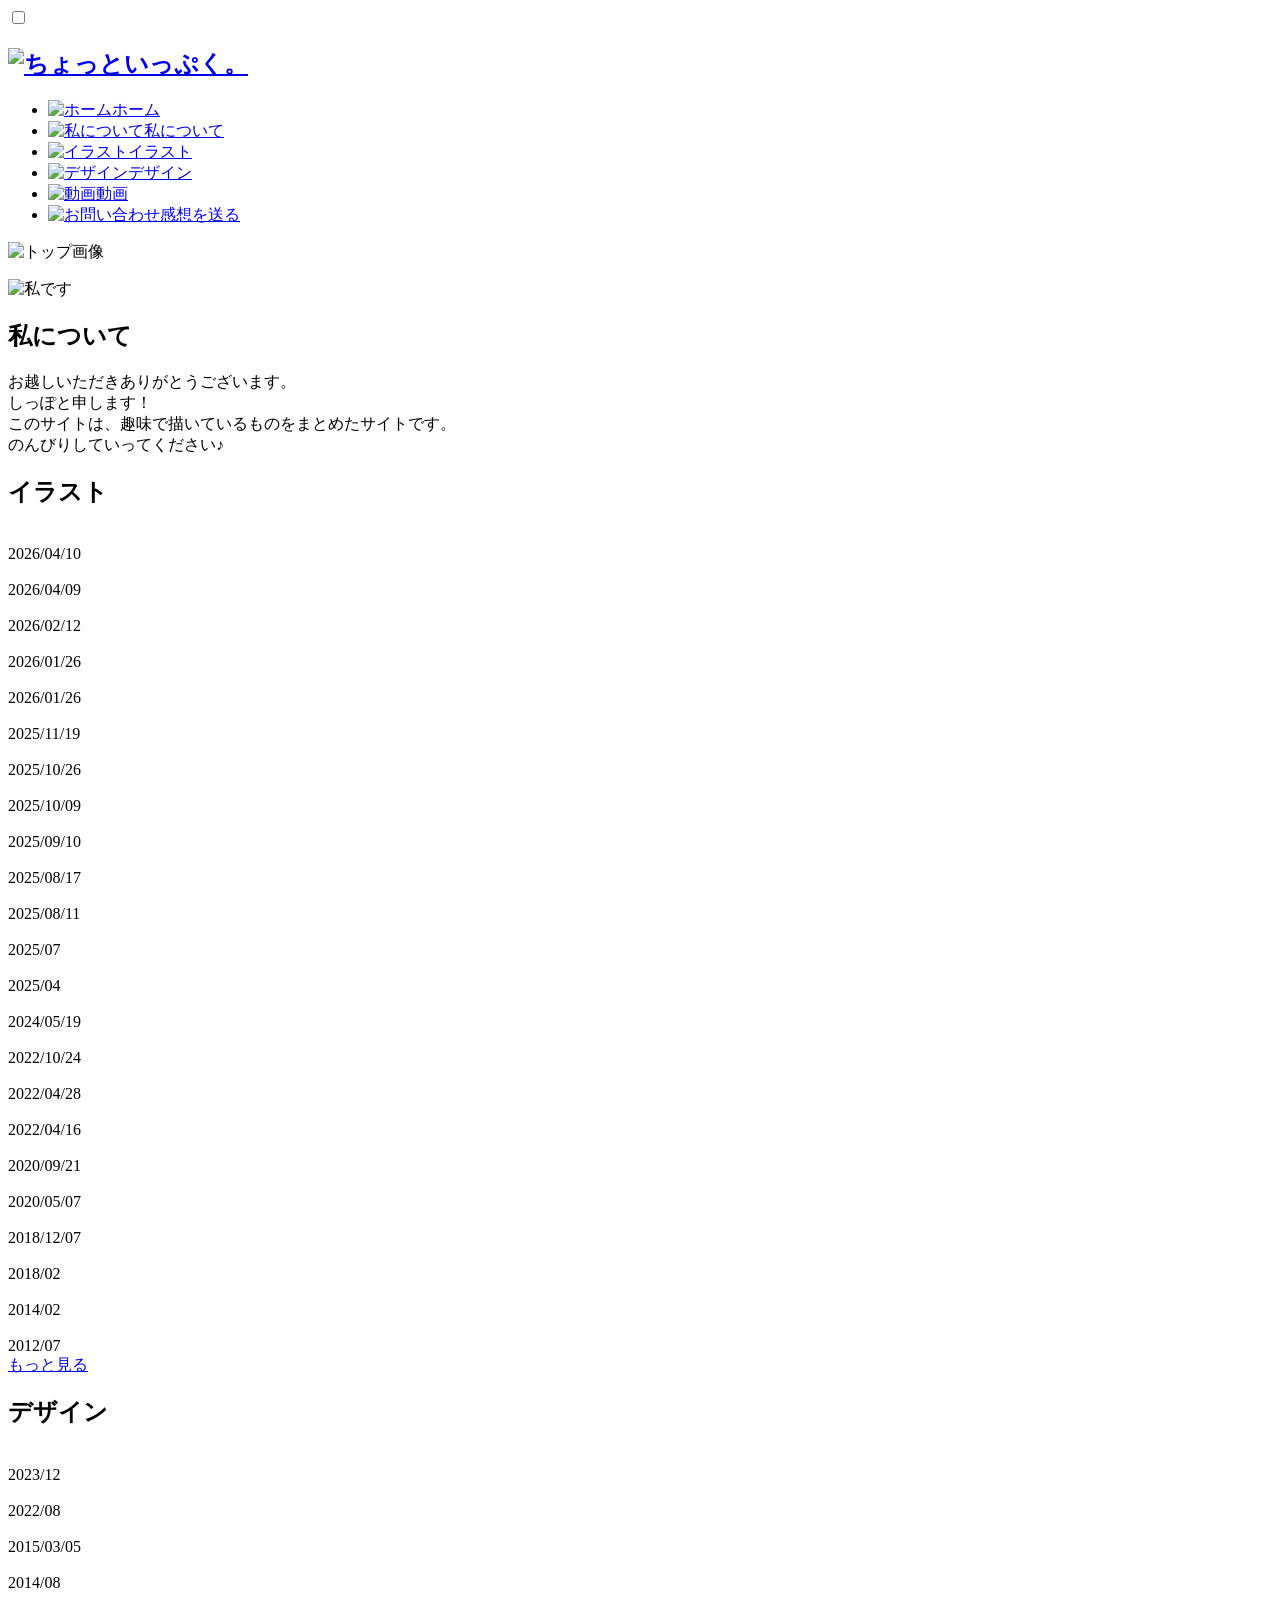
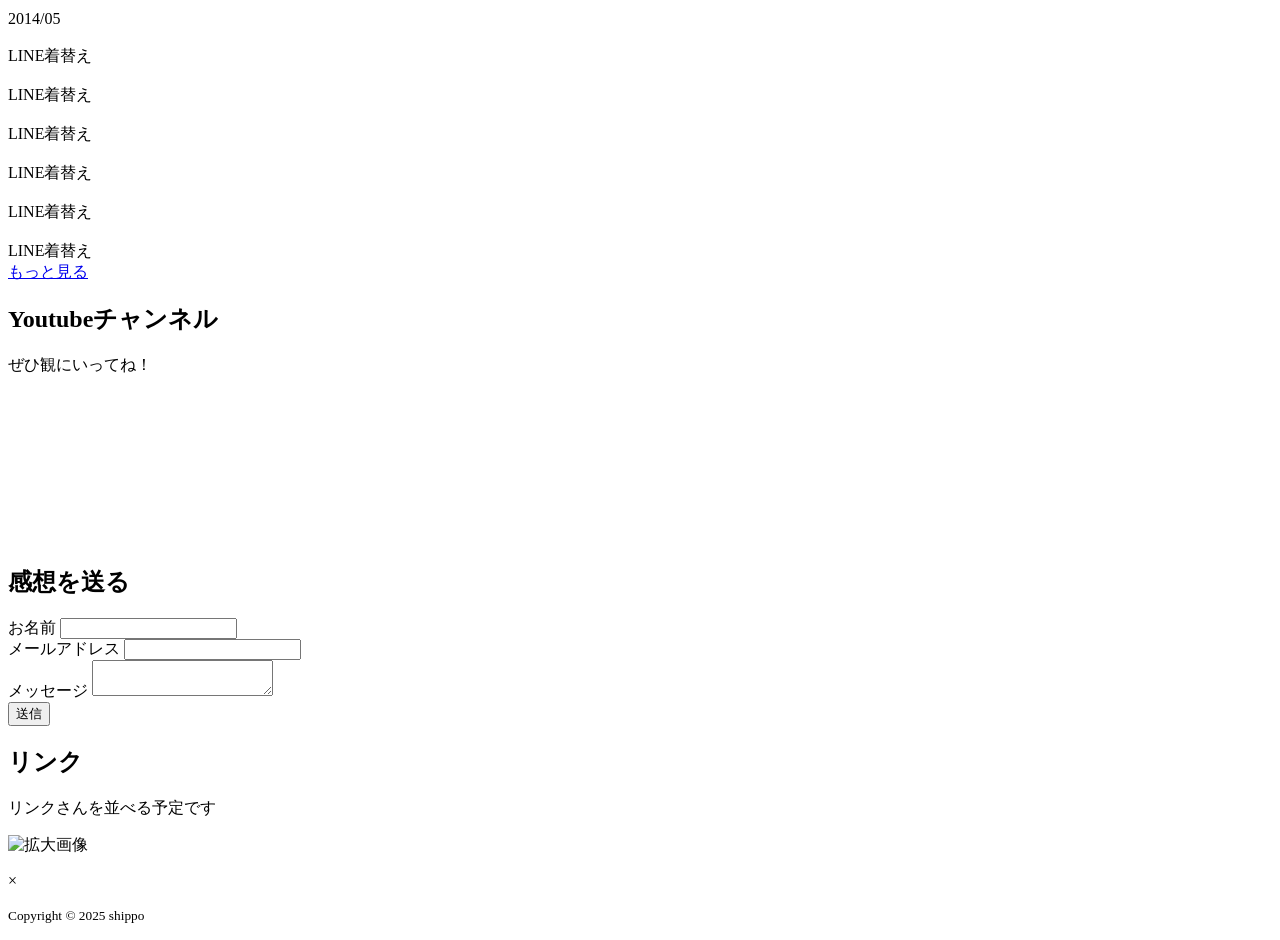
==== index.html @ 917de328 "Add files via upload" ====
<!DOCTYPE html>
<html lang="ja">

<head>
  <meta charset="utf-8">
  <meta name="viewport" content="width=device-width,initial-scale=1">
  <!-- CSS -->
  <link rel="icon" href="img/favicon.ico">
  <link rel="stylesheet" href="css/reset.css">
  <link rel="stylesheet" href="css/style.css">
  <link rel="stylesheet" href="css/hamburger.css">
  <link rel="stylesheet" href="https://cdnjs.cloudflare.com/ajax/libs/animate.css/4.1.1/animate.min.css" />
  <!-- CSS /-->
  <title>ちょっといっぷく。</title>
  <meta name="description" content="今までの作品集です">
  <meta name="viewport" content="width=device-width, initial-scale=1">
  <!-- JS -->
  <script src="https://code.jquery.com/jquery-3.6.0.min.js"></script>
  <script src="js/typekit.js" defer></script>
  <script src="js/scroll.js" defer></script>
  <script src="js/hamburger.js" defer></script>
  <script src="js/loadmore.js" defer></script>
  <script src="js/popup.js" defer></script>
  <!-- JS /-->

  <!-- Google analytics tag (gtag.js) -->
<script async src="https://www.googletagmanager.com/gtag/js?id=G-LH9R6DS13K"></script>
<script>
  window.dataLayer = window.dataLayer || [];
  function gtag(){dataLayer.push(arguments);}
  gtag('js', new Date());

  gtag('config', 'G-LH9R6DS13K');
</script>
<!-- Google analytics tag (gtag.js) /-->
</head>

<body>

  <!-- ハンバーガー-->
  <input type="checkbox" id="overlay-input" />
  <label for="overlay-input" id="overlay-button"><span></span></label>
  <!-- ハンバーガー/-->
  <header id="overlay">
    <div class="innerWrap">
      <nav>
        <h1 class="animate__animated animate__pulse animate__repeat-2"><a href="#"><img src="img/rogo.svg"
              alt="ちょっといっぷく。"></a></h1>
        <ul>
          <li><a href="#" class="home" onclick="closeOverlay()"><span><img src="img/home.svg"
                  alt="ホーム"></span><span>ホーム</span></a></li>
          <li><a href="#aboutArea" onclick="closeOverlay()"><span><img src="img/me.svg"
                  alt="私について"></span><span>私について</span></a></li>
                  <li><a href="#illustArea" onclick="closeOverlay()"><span><img src="img/illust.svg"
                    alt="イラスト"></span><span>イラスト</span></a></li>
          <li><a href="#designArea" onclick="closeOverlay()"><span><img src="img/design.svg"
                  alt="デザイン"></span><span>デザイン</span></a></li>
          <li><a href="#youtubeArea" onclick="closeOverlay()"><span><img src="img/movie.svg"
                  alt="動画"></span><span>動画</span></a></li>
          <li><a href="#contactArea" onclick="closeOverlay()"><span><img src="img/contact.svg"
                  alt="お問い合わせ"></span><span>感想を送る</span></a></li>
        </ul>
      </nav>
    </div>
  </header>
  <main>
    <p id="heroArea"><img src="img/top-image.png" alt="トップ画像"></p>
    <section id="aboutArea">

      <div class="innerWrap">
        <img src="img/shippo.png" alt="私です">

        <div>
          <h2 class="aboutme"><span>私について</span></h2>
          <p>
            お越しいただきありがとうございます。<br>
            しっぽと申します！<br>
            このサイトは、趣味で描いているものをまとめたサイトです。<br>
            のんびりしていってください♪
          </p>
          <!--<div class="roundbutton"><a href="#">ボタン</a></div>-->
        </div>
      </div>
    </section>

    <section id="illustArea">
      <div class="innerWrap">

        <h2 class="illustDesign"><span class="illust-title">イラスト</span></h2>
        <!-- イラストギャラリー -->
        <div class="grid">
          <div class="item" data-caption="青空と桜">
            <img src="img/gallery/illust/2026_0410.jpg" alt=""><br><span class="date">2026/04/10</span>
          </div>
          <div class="item" data-caption="虎杖悠仁<br>「呪術廻戦」より">
            <img src="img/gallery/illust/2026_0409.jpg" alt=""><br><span class="date">2026/04/09</span>
          </div>
                    <div class="item" data-caption="柴犬と桜">
            <img src="img/gallery/illust/2026_0212.jpg" alt=""><br><span class="date">2026/02/12</span>
          </div>
          <div class="item" data-caption="蒼月草<br>「葬送のフレーレン」より">
            <img src="img/gallery/illust/2026_0126.jpg" alt=""><br><span class="date">2026/01/26</span>
          </div>
          <div class="item" data-caption="ひょこっ♪<br>「ピクミン」より">
            <img src="img/gallery/illust/2025_1213.jpg" alt=""><br><span class="date">2026/01/26</span>
          </div>
          <div class="item" data-caption="カラモ<br>「ゼルダ無双 封印戦記」より">
            <img src="img/gallery/illust/2025_1119.jpg" alt=""><br><span class="date">2025/11/19</span>
          </div>
          <div class="item" data-caption="天体観測">
            <img src="img/gallery/illust/2025_1026.jpg" alt=""><br><span class="date">2025/10/26</span>
          </div>
          <div class="item" data-caption="秋集め">
            <img src="img/gallery/illust/2025_1009.jpg" alt=""><br><span class="date">2025/10/09</span>
          </div>

          <div class="item" data-caption="コスモス">
            <img src="img/gallery/illust/2025_0910.jpg" alt=""><br><span class="date">2025/09/10</span>
          </div>
          <div class="item" data-caption="入道雲">
            <img src="img/gallery/illust/2025_0817.jpg" alt=""><br><span class="date">2025/08/17</span>
          </div>
          <div class="item" data-caption="春は色んな香り">
            <img src="img/gallery/illust/2025_0811.png" alt=""><br><span class="date">2025/08/11</span>
          </div>
          <div class="item" data-caption="ミステリアスなララァさん<br>「ガンダムジークアクス」より">
            <img src="img/gallery/illust/2025_07.png" alt=""><br><span class="date">2025/07</span>
          </div>
          <div class="item" data-caption="ゼルダ無双が楽しみです<br>「ゼルダの伝説 ティアーズ オブ ザ キングダム」より">
            <img src="img/gallery/illust/2025_04.png" alt=""><br><span class="date">2025/04</span>
          </div>
          <div class="item" data-caption="雨あがりと女の子">
            <img src="img/gallery/illust/2024_0519.png" alt=""><br><span class="date">2024/05/19</span>
          </div>
          <div class="item" data-caption="彩の秋">
            <img src="img/gallery/illust/2022_1024.png" alt=""><br><span class="date">2022/10/24</span>
          </div>
          <div class="item" data-caption="アマビエさん">
            <img src="img/gallery/illust/2022_0428.png" alt=""><br><span class="date">2022/04/28</span>
          </div>
          <div class="item" data-caption="レオナ姫って可愛い！「ダイの大冒険」より">
            <img src="img/gallery/illust/2022_0416.png" alt=""><br><span class="date">2022/04/16</span>
          </div>
          <div class="item" data-caption="「ドーナツ好き子」さんと名付けました">
            <img src="img/gallery/illust/2020_0921.png" alt=""><br><span class="date">2020/09/21</span>
          </div>
          <div class="item" data-caption="日向ぼっこする女の子とうさぎ">
            <img src="img/gallery/illust/2020_0507.png" alt=""><br><span class="date">2020/05/07</span>
          </div>
          <div class="item" data-caption="桜の木と柴犬">
            <img src="img/gallery/illust/2018_1207.png" alt=""><br><span class="date">2018/12/07</span>
          </div>
          <div class="item" data-caption="ボールペンでリンゴの木">
            <img src="img/gallery/illust/2018_02.png" alt=""><br><span class="date">2018/02</span>
          </div>
          <div class="item" data-caption="どこかに鶯がいます">
            <img src="img/gallery/illust/2014_02.png" alt=""><br><span class="date">2014/02</span>
          </div>
          <div class="item" data-caption="今日は7月7日">
            <img src="img/gallery/illust/2012_07.png" alt=""><br><span class="date">2012/07</span>
          </div>

        </div>
        <!-- イラストギャラリー /-->
        <div class="roundbutton"><a href="#">もっと見る</a></div>

      </div>
    </section>

    <section id="designArea">
      <div class="innerWrap">
        <h2 class="illustDesign"><span class="design-title">デザイン</span></h2>
        <!-- デザインギャラリー -->
        <div class="grid">
          <div class="item" data-caption="デジハリのお祭りに参加した時のものです">
            <img src="img/gallery/design/2023_12.png" alt=""><br><span class="date">2023/12</span>
          </div>
          <div class="item" data-caption="ブログとしてリニューアルしようとした時のもの。<br>livedoorブログさんを使いました">
            <img src="img/gallery/design/2022_08.png" alt=""><br><span class="date">2022/08</span>
          </div>
          <div class="item" data-caption="昔運営していたサイトです！（ひっそり紹介）">
            <img src="img/gallery/design/2015_0305.png" alt=""><br><span class="date">2015/03/05</span>
          </div>
          <div class="item" data-caption="ピザ屋さんをイメージして">
            <img src="img/gallery/design/2014_08.png" alt=""><br><span class="date">2014/08</span>
          </div>
          <div class="item" data-caption="写真サイトをイメージして">
            <img src="img/gallery/design/2014_05.png" alt=""><br><span class="date">2014/05</span>
          </div>
          <div class="item" data-caption="風船と空">
            <img src="img/gallery/design/line_06.png" alt=""><br><span class="date">LINE着替え</span>
          </div>
          <div class="item" data-caption="ガーリーなお部屋">
            <img src="img/gallery/design/line_05.png" alt=""><br><span class="date">LINE着替え</span>
          </div>
          <div class="item" data-caption="お花見びより">
            <img src="img/gallery/design/line_04.png" alt=""><br><span class="date">LINE着替え</span>
          </div>
          <div class="item" data-caption="四葉はどこだ？">
            <img src="img/gallery/design/line_03.png" alt=""><br><span class="date">LINE着替え</span>
          </div>
          <div class="item" data-caption="ハッピーハロウィン">
            <img src="img/gallery/design/line_02.png" alt=""><br><span class="date">LINE着替え</span>
          </div>
          <div class="item" data-caption="グラスグリーン">
            <img src="img/gallery/design/line_01.png" alt=""><br><span class="date">LINE着替え</span>
          </div>
        </div>
        <!-- デザインギャラリー /-->
        <div class="roundbutton"><a href="#">もっと見る</a></div>
      </div>
    </section>



    <section id="youtubeArea">
      <div class="innerWrap">

        <h2 class="youtube">Youtubeチャンネル</h2>
        <p>ぜひ観にいってね！</p>

        <!-- 動画のサムネイル -->
        <div class="thumbnail">
          <iframe src="https://www.youtube.com/embed/sM-IhGPYp6c?si=MgQRAFC5m2KqUH5x" title="YouTube video player"
            frameborder="0"
            allow="accelerometer; autoplay; clipboard-write; encrypted-media; gyroscope; picture-in-picture; web-share"
            allowfullscreen></iframe>
        </div>
        <!-- 動画のサムネイル /-->

      </div>
    </section>

    <section id="contactArea">
      <div class="innerWrap">

        <h2 class="contact">感想を送る</h2>
        <!-- フォーム -->
        <form
          action="https://docs.google.com/forms/u/0/d/e/1FAIpQLSet5_9ivCBTUA3dnDdZElCy60Z-9WjfUg9HVZvfC9fhvJNdYg/formResponse"
          method="post" target="hidden_iframe" onsubmit="submitted=true;">
          <div>
            <label for="name">お名前</label>
            <input type="text" id="name" name="entry.2005620554">
          </div>
          <div>
            <label for="email">メールアドレス</label>
            <input type="email" id="email" name="entry.1045781291">
          </div>
          <div>
            <label for="message">メッセージ</label>
            <textarea id="message" name="entry.839337160"></textarea>
          </div>
          <input type="submit" class="roundbutton_form" value="送信">
        </form>
        <script type="text/javascript">var submitted = false;</script>
        <iframe name="hidden_iframe" id="hidden_iframe" style="display:none;"
          onload="if(submitted){window.location='contact_end.html';}"></iframe>
        <!--Googleフォーム
    <iframe src="https://docs.google.com/forms/d/e/1FAIpQLSet5_9ivCBTUA3dnDdZElCy60Z-9WjfUg9HVZvfC9fhvJNdYg/viewform?embedded=true" width="640" height="705" frameborder="0" marginheight="0" marginwidth="0">読み込んでいます…</iframe>
    /Googleフォーム-->

      </div>
    </section>

    <section id="linkArea">
      <div class="innerWrap"><div>
        <h2 class="link"><span>リンク</span></h2>
        <p>
          リンクさんを並べる予定です
        </p>
      </div></div>
    </section>
  </main>
  
  <div id="popup-overlay">
    <div id="popup-content">
      <img id="popup-image" src="" alt="拡大画像">
      <p id="popup-caption"></p>
      <span id="popup-close">×</span>
    </div>
  </div>

  <footer>
    <p><small>Copyright © 2025 shippo</small></p>
  </footer>
</body>

</html>
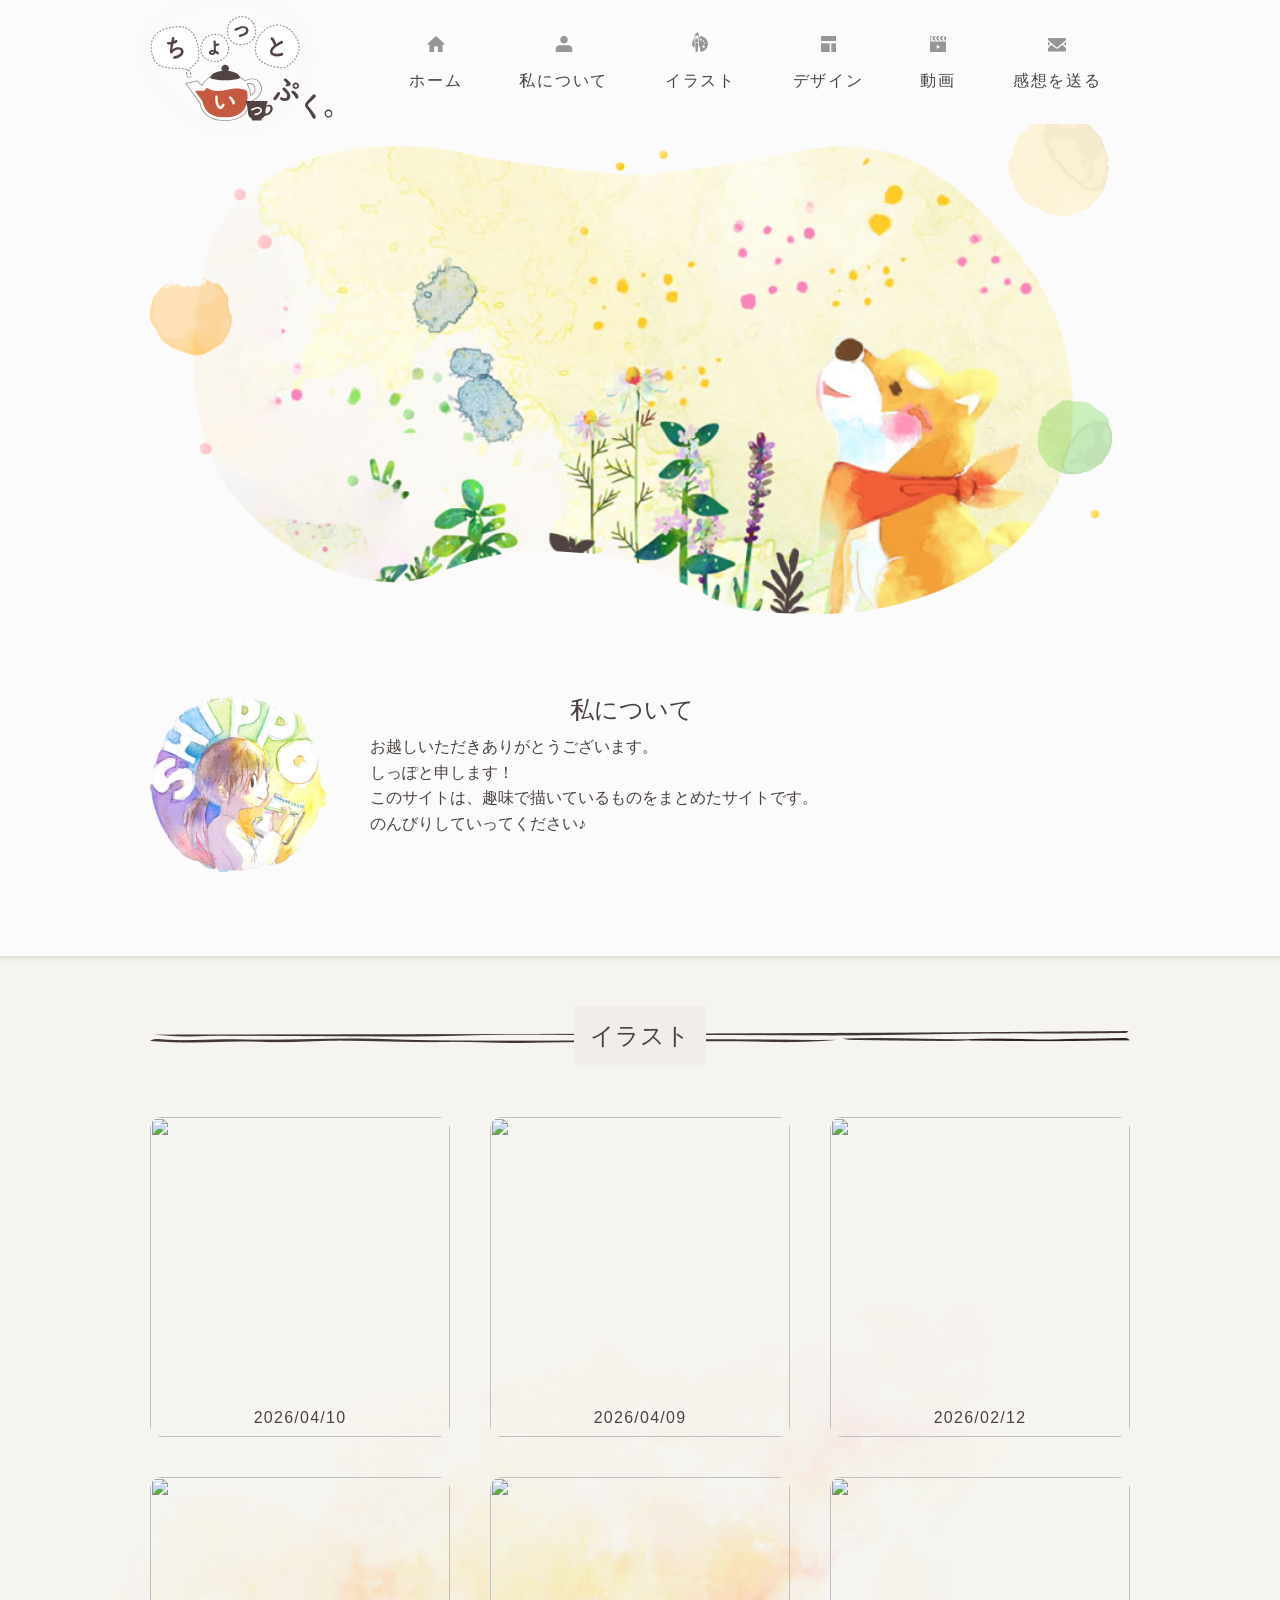
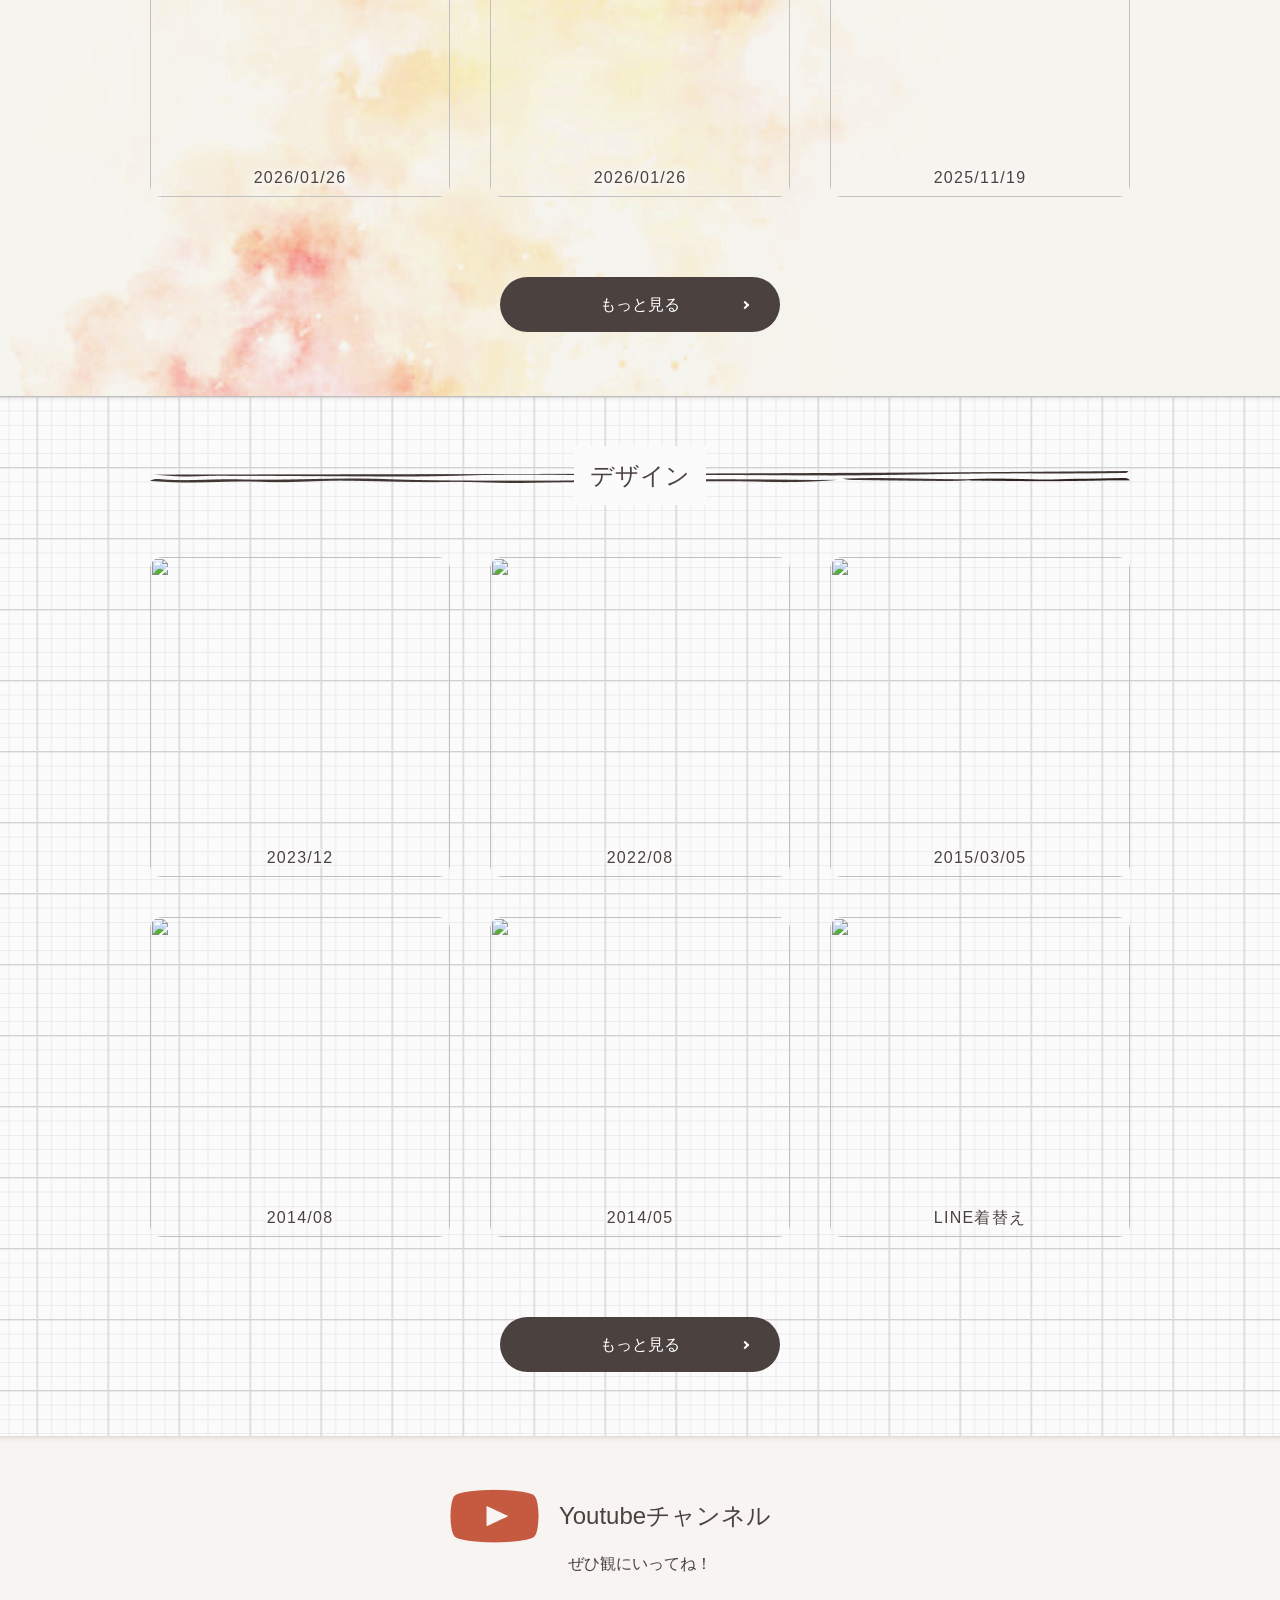
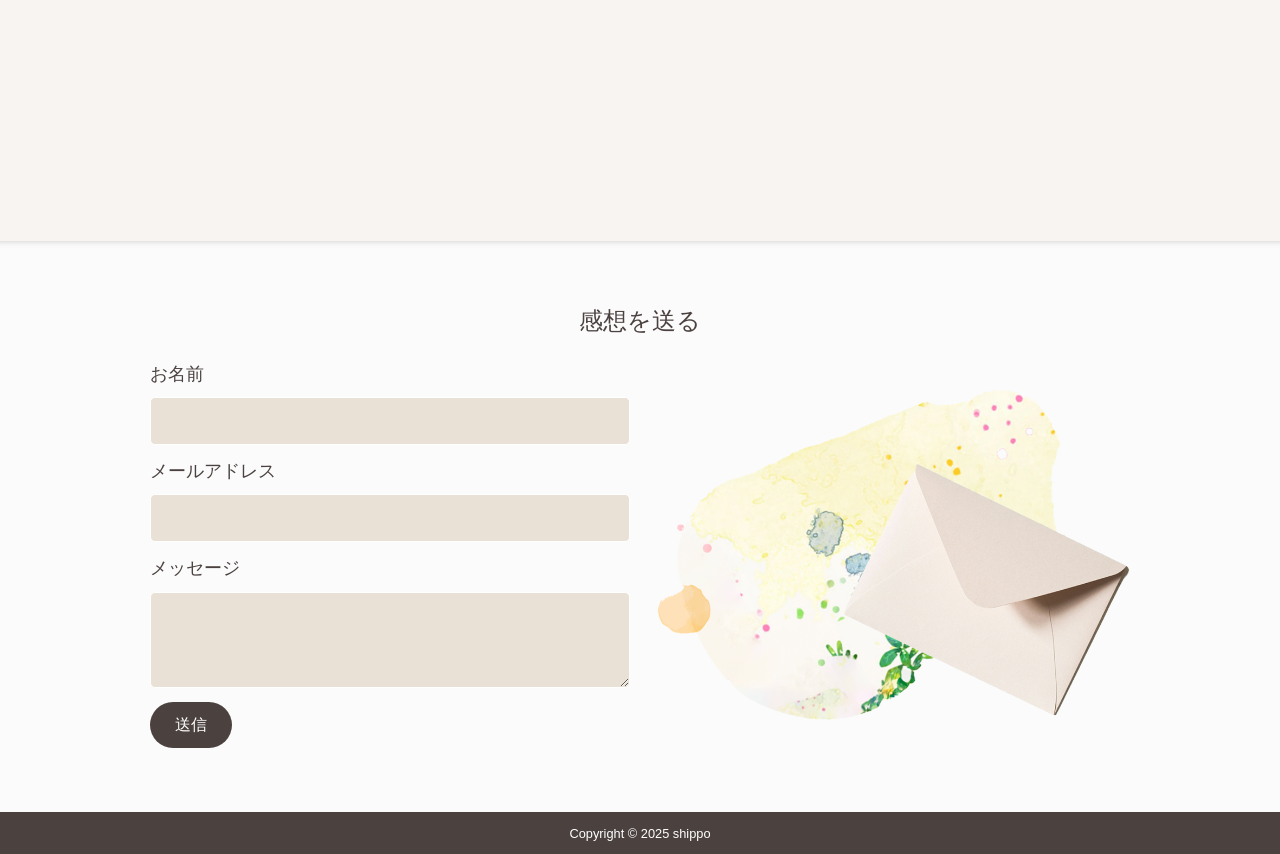
==== commit 0d075238: "Add files via upload" ====
--- a/index.html
+++ b/index.html
@@ -259,18 +259,10 @@
         <!--Googleフォーム
     <iframe src="https://docs.google.com/forms/d/e/1FAIpQLSet5_9ivCBTUA3dnDdZElCy60Z-9WjfUg9HVZvfC9fhvJNdYg/viewform?embedded=true" width="640" height="705" frameborder="0" marginheight="0" marginwidth="0">読み込んでいます…</iframe>
     /Googleフォーム-->
-
-      </div>
-    </section>
-
-    <section id="linkArea">
-      <div class="innerWrap"><div>
-        <h2 class="link"><span>リンク</span></h2>
-        <p>
-          リンクさんを並べる予定です
-        </p>
-      </div></div>
-    </section>
+      </div>
+    </section>
+
+    
   </main>
   
   <div id="popup-overlay">
--- a/css/style.css
+++ b/css/style.css
@@ -0,0 +1,701 @@
+@charset "UTF-8";
+
+html {
+    scroll-padding-top: 88px;
+    scroll-behavior: smooth;
+}
+
+body {
+    font-family: "Noto Sans JP", sans-serif;
+    font-size: 16px;
+    color: #4B4240;
+    line-height: 160%;
+    background-color: #FBFBFB;
+}
+
+.innerWrap {
+    width: 980px;
+    margin: 0 auto;
+}
+
+/* --------------------------------------------------------------------
+    PC_SP_共通部分
+-------------------------------------------------------------------- */
+/* ボタン */
+.roundbutton a {
+    background: #4B4240;
+    border-radius: 80px;
+    position: relative;
+    display: flex;
+    justify-content: space-around;
+    align-items: center;
+    max-width: 280px;
+    padding: 15px 25px;
+    color: #fff;
+    transition: 0.3s ease-in-out;
+    font-weight: 500;
+}
+
+.roundbutton a:after {
+    content: "";
+    position: absolute;
+    top: 50%;
+    bottom: 0;
+    right: 2rem;
+    font-size: 90%;
+    display: flex;
+    justify-content: center;
+    align-items: center;
+    transition: right 0.3s;
+    width: 6px;
+    height: 6px;
+    border-top: solid 2px currentColor;
+    border-right: solid 2px currentColor;
+    transform: translateY(-50%) rotate(45deg);
+}
+
+.roundbutton a:hover {
+    background: #9d9d9d;
+    color: #fff;
+}
+
+.roundbutton a:hover:after {
+    right: 1.4rem;
+}
+/*  ポップアップ（ライトボックス）  */
+#popup-overlay {
+    position: fixed;
+    top: 0;
+    left: 0;
+    width: 100%;
+    height: 100%;
+    background-color: rgba(0, 0, 0, 0.8);
+  
+    /* Flexboxで中身を中央揃え */
+    display: flex;
+    justify-content: center;
+    align-items: center;
+  
+    /* 初期状態は透明にして隠す */
+    opacity: 0;
+    visibility: hidden;
+    transition: opacity 0.3s, visibility 0.3s; /* フェードアニメーション */
+    
+    z-index: 1000;
+    cursor: pointer;
+  }
+  
+  /* 表示状態を制御するクラス */
+  #popup-overlay.is-visible {
+    opacity: 1;
+    visibility: visible;
+  }
+  
+  /* 画像の直接の入れ物 */
+  #popup-content {
+    position: relative;
+    cursor: default;
+  }
+  
+  /* 表示する画像本体 */
+  #popup-image {
+    /* 画面に対する最大サイズを指定し、必ず画面内に収める */
+    max-width: 80vw;
+    max-height: 90vh; /* 縦長画像が見切れないように少し高さを確保 */
+    
+    /* 見た目の調整 */
+    border-radius: 0px;
+    box-shadow: 0 0 25px rgba(0,0,0,0.5);
+  }
+  
+  /* 閉じるボタン */
+  #popup-close {
+    position: absolute;
+    top: 10px;
+    right: 10px;
+    width: 40px; /* PCでのボタンサイズ */
+    height: 40px;
+    background-color: #fff;
+    color: #4B4240;
+    border-radius: 50%;
+    text-align: center;
+    line-height: 36px;
+    font-size: 24px;
+    font-weight: bold;
+    cursor: pointer;
+    transition: transform 0.3s;
+  }
+  
+  #popup-close:hover {
+    background-color: #f9c460;
+    transform: rotate(90deg);
+  }
+
+  /* ポップアップのキャプションのスタイル */
+  #popup-caption {
+    margin-top: 12px;
+    padding: 0 8px;
+    color: #fff; 
+    font-size: 13px; 
+    line-height: 1.6;
+    text-align: center;
+    white-space: pre-wrap;
+    word-break: break-all;
+  }
+  
+  /* SP表示用の調整 */
+  @media screen and (max-width: 640px) {
+    #popup-close {
+      width: 30px;
+      height: 30px;
+      line-height: 30px;
+      font-size: 20px;
+    }
+  }
+
+
+
+
+/* PC_header
+-------------------------------------------------------------------- */
+header {
+    height: 124px;
+    position: fixed;
+    width: 100%;
+    z-index: 100;
+    transition: background 0.2s;
+    background-color: #FBFBFB;
+}
+
+.headerScroll {
+    background: linear-gradient(rgba(251, 251, 251, 0.95) 45%, rgba(251, 251, 251, 0) 100%);
+    height: 150px;
+}
+
+/* nav */
+nav {
+    font-family: "fot-tsukubrdgothic-std", sans-serif;
+    font-weight: 500;
+    font-style: normal;
+    font-size: 16px;
+
+}
+
+
+h1 img {
+    padding-top: 16px;
+    filter: drop-shadow(0 0 40px rgb(251, 251, 251));
+}
+
+#heroArea img {
+    padding-top: 95px;
+}
+
+.innerWrap nav {
+    width: 980px;
+    display: flex;
+}
+
+nav ul {
+    width: 100%;
+    padding: 16px 0 0 48px;
+    display: flex;
+    justify-content: space-around;
+}
+
+nav ul li {
+    margin: 0;
+    padding: 0;
+    display: block;
+}
+nav ul li a {
+    display: block;
+}
+
+/* （ナビゲーションのホバーアニメーション設定 ここから）*/
+/* (1) ナビゲーションリンクの基本設定 */
+nav ul li a {
+    position: relative; 
+    display: block;
+    padding-bottom: 12px; 
+    text-decoration: none;
+}
+/* (2) ホバー時に表示される下線のスタイル（疑似要素で作成） */
+nav ul li a::after {
+    content: ''; 
+    position: absolute;
+    bottom: 0; 
+    left: 50%; 
+    transform: translateX(-50%); 
+    /* 下線のデザイン */
+    width: 0; 
+    height: 6px; /* 下線の太さ */
+    background-color: #f9c460; /* 下線の色 */
+    border-radius: 3px; 
+    /* アニメーションの設定 */
+    transition: width 0.3s ease-in-out; 
+}
+/* (3) リンクにマウスオーバーした時の下線のスタイル */
+nav ul li a:hover::after {
+    width: 100%; /* マウスオーバー時に幅を100%に広げます */
+}
+/* （ナビゲーションのホバーアニメーション設定 ここまで）*/
+
+
+nav ul li span {
+    display: flex;
+    letter-spacing: 0.11rem;
+    padding-top: 16px;
+}
+
+nav ul li span img {
+    margin: auto;
+}
+
+
+
+
+
+
+
+
+
+/* PC_main 
+-------------------------------------------------------------------- */
+#heroArea {
+    width: 1240px;
+    margin: 0 auto;
+    text-align: center;
+}
+
+#heroArea img {
+    width: 980px;
+}
+
+h2 {
+    color: #4B4240;
+
+    text-align: center;
+    font-family: "fot-tsukubrdgothic-std", sans-serif;
+    font-weight: 500;
+    font-style: normal;
+    font-size: 24px;
+    line-height: 135%;
+}
+
+/* 私について */
+#aboutArea {
+    padding: 80px 0 64px;
+}
+
+#aboutArea>.innerWrap {
+    display: flex;
+}
+
+#aboutArea>.innerWrap>img {
+    margin-right: 40px;
+    height: 100%;
+}
+
+#aboutArea>.innerWrap>div>p {
+    padding-bottom: 56px;
+}
+
+.aboutme {
+    text-align-last: left;
+    padding-bottom: 8px;
+    padding-left: 200px;
+}
+
+#aboutArea>.innerWrap>div>.roundbutton {
+    padding-left: 130px;
+}
+
+/* イラスト */
+#illustArea {
+    /* 画像が読み込めない場合の背景色 */
+    background-color: #f6f4ee;
+
+    /* 背景画像を要望の順番で3層に指定 */
+    background-image: url(../img/dansa.png),
+                      url(../img/bg_illust-image.png),
+                      url(../img/bg_gayoushi.jpg);
+
+    /* 各画像の位置を指定 */
+    background-position: top center,
+                         left bottom,
+                         top left;
+
+    /* 各画像の繰り返し方法を指定 */
+    background-repeat: repeat-x,
+                       no-repeat,
+                       repeat;
+
+    /* 各画像のスクロール設定を指定 */
+    background-attachment: scroll,
+                           scroll,
+                           scroll;
+    
+    /* 各画像のサイズを指定 */
+    background-size: auto, 80%, 95%; /* 変更点: 3番目の値を80%に変更 */
+
+    /* 一番上のレイヤー(dansa.png)の描画モードを乗算に設定 */
+    background-blend-mode: multiply;
+
+    padding-bottom: 64px;
+}
+
+
+#illustArea>.innerWrap>.roundbutton a {
+    margin: 0 auto;
+}
+.illustDesign {
+    padding: 64px 0 64px;
+    background-image: url(../img/line.png);
+    background-repeat: no-repeat;
+    background-position: center center;
+    background-size: contain;
+}
+
+.illust-title {
+    padding: 16px;
+    background-color: #F0EDEA;
+}
+
+/* デザイン */
+#designArea {
+    padding-bottom: 64px;
+    background-image: url(../img/dansa.png), url(../img/hougan.png);
+    background-repeat: repeat-x, repeat;
+    background-position: top center, top center;
+}
+#designArea>.innerWrap>.roundbutton a {
+    margin: 0 auto;
+}
+.design-title {
+    background-color: #FBFBFB;
+    padding: 16px;
+}
+/* ▼ ポートフォリオアイテム */
+.grid {
+    display: grid;
+    grid-template-columns: repeat(3, 1fr);
+    grid-auto-rows: 320px;
+    grid-gap: 40px;
+    padding-bottom: 80px;
+}
+
+.item {
+    overflow: hidden;
+    position: relative;
+    border-radius: 12px;
+    /* ポートフォリオアイテムの高さを指定 */
+}
+
+.item img {
+    width: 100%;
+    height: 100%;
+    object-fit: cover;
+    position: absolute;
+    top: 0;
+    left: 0;
+}
+
+.item span {
+    position: absolute;
+    bottom: 6px;
+    left: 50%;
+    transform: translateX(-50%);
+    z-index: 2;
+    /* 光彩 */
+    text-shadow: 2px 2px 4px #fff,
+        -2px 2px 10px #fff,
+        2px -2px 10px #fff,
+        -2px -2px 10px #fff;
+    letter-spacing: 1.25px;
+}
+
+/* ▲ ポートフォリオアイテム */
+
+/* Youtubeチャンネル「ポチワン家」 */
+#youtubeArea {
+    background-color: #F7F4F1;
+    padding-bottom: 64px;
+    background-image: url(../img/dansa.png);
+    background-repeat: repeat-x;
+    background-position: top center;
+}
+
+.youtube {
+    padding: 64px 0 18px 50px;
+    background-image: url(../img/start_mark.png);
+    background-repeat: no-repeat;
+    background-position: 300px 53px;
+}
+
+#youtubeArea .innerWrap p {
+    text-align: center;
+    padding-bottom: 32px;
+}
+
+.thumbnail {
+    display: flex;
+    gap: 40px;
+    justify-content: space-between;
+}
+
+.thumbnail iframe {
+    margin: 0 auto;
+    /* 幅を可変にする */
+    aspect-ratio: 16/9;
+    /* アスペクト比を設定 */
+}
+
+/* ▼ 動画サムネ */
+
+
+/* お問い合わせ */
+#contactArea {
+    padding-bottom: 64px;
+    background-image: url(../img/dansa.png);
+    background-repeat: repeat-x;
+    background-position: top center;
+}
+
+.contact {
+    padding: 64px 0 24px;
+
+}
+
+/*フォーム*/
+form div {
+    padding-bottom: 14px;
+}
+
+label {
+    font-size: 1.125rem;
+    margin-bottom: 10px;
+    display: block;
+}
+
+input[type="text"],
+input[type="email"],
+textarea {
+    background: #E9E0D6;
+    border: 1px #fff solid;
+    border-radius: 5px;
+    padding: 10px;
+    font-size: 1rem;
+}
+
+input[type="text"],
+input[type="email"] {
+    width: 100%;
+    max-width: 480px;
+}
+
+textarea {
+    width: 100%;
+    max-width: 480px;
+    height: 6rem;
+}
+
+input[type="submit"] {
+    border: none;
+    cursor: pointer;
+    line-height: 1;
+
+}
+
+form {
+    background-image: url(../img/letter.png);
+    background-position: right center;
+    background-repeat: no-repeat;
+    background-size: contain;
+}
+
+/* 送信ボタン */
+.roundbutton_form {
+    background: #4B4240;
+    border-radius: 80px;
+    position: relative;
+    display: flex;
+    justify-content: space-around;
+    align-items: center;
+    max-width: 280px;
+    padding: 15px 25px;
+    color: #fff;
+    transition: 0.3s ease-in-out;
+    font-weight: 500;
+}
+
+.roundbutton_form:hover {
+    background: #9d9d9d;
+
+}
+/* リンク */
+#linkArea {
+    padding-bottom: 64px;
+    background-image: url(../img/dansa.png);
+    background-repeat: repeat-x;
+    background-position: top center;
+    background-color: #f0f0f0;
+}
+
+.link {
+    padding: 64px 0 24px;
+
+}
+
+/* PC_footer
+-------------------------------------------------------------------- */
+footer {
+    background-color: #4B4240;
+    color: #fff;
+    text-align: center;
+    padding: 8px 0;
+}
+
+/* =================================================================================================
+    SP
+================================================================================================= */
+
+@media screen and (max-width: 640px) {
+    html {
+        scroll-padding-top: 16px;
+    }
+
+    header {
+        height: 0px;
+        position: static;
+    }
+
+    /* 共通部分 */
+    .innerWrap,
+    .innerWrap nav,
+    header nav ul,
+    form {
+        width: 100%;
+    }
+
+
+
+    nav ul {
+        display: none;
+    }
+
+    #heroArea,
+    #aboutArea {
+        width: 100%;
+    }
+
+    /*  SP_main
+-------------------------------------------------------------------- */
+    /* ヒーローイメージ */
+    #heroArea {
+        width: 100%;
+        overflow: hidden;
+    }
+
+    #heroArea img {
+        transform: translate(-40%, -5%) scale(0.75);
+
+    }
+
+    h1 {
+        padding: 8px 0 0 16px;
+
+    }
+
+    h2 {
+        font-size: 20px;
+    }
+
+    /* 私について */
+    #aboutArea {
+        padding: 0 0 20px 0;
+
+    }
+
+    #aboutArea>.innerWrap {
+        flex-direction: column;
+
+    }
+
+    .innerWrap div .aboutme {
+        padding: 8px 120px 14px 140px;
+    }
+
+    #aboutArea .innerWrap>img {
+        width: 180px;      /* 横幅を200pxに指定 */
+        display: block;    /* 中央寄せのためにブロック要素に変換 */
+        margin: 0 auto;    /* 左右の余白を自動で調整して中央に配置 */
+    }
+
+    #aboutArea>.innerWrap>div>p {
+        padding: 8px 16px 32px 16px;
+        text-align: center;
+    }
+
+    #aboutArea>.innerWrap>div>.roundbutton {
+        padding-left: 50px;
+        padding-bottom: 32px;
+    }
+
+    /* デザイン */
+    /* イラスト */
+    /* ▼ ポートフォリオアイテム */
+    .grid {
+        grid-template-columns: repeat(2, 1fr); 
+        grid-auto-rows: auto; /* PC用の高さ設定をリセット */
+        grid-gap: 12px; /* 隙間を少し調整 */
+        padding: 0 16px 80px 16px;
+    }
+    
+    .item {
+        aspect-ratio: 1 / 1; 
+        /* アイテムを正方形に */
+    }
+    .date{font-size: 14px;}
+
+    /* ▲ ポートフォリオアイテム */
+    /* 動画 */
+    .youtube {
+        padding: 64px 0 18px 50px;
+        background-image: url(../img/start_mark.png);
+        background-repeat: no-repeat;
+        background-position: 38px 63px;
+        background-size: 15% auto;
+        /* 幅を50%、高さを自動で拡大縮小 */
+    }
+  
+
+    /* お問い合わせ */
+    #contactArea {
+        padding: 16px 16px 64px 16px;
+        /* background-image: url(../img/dansa.png);
+    background-repeat: repeat-x;
+    background-position: top center; */
+    }
+
+    form {
+        background-image: none;
+        /* 背景画像を非表示にする */
+    }
+
+    input[type="submit"] {
+        border: none;
+        cursor: pointer;
+        line-height: 1;
+        margin: 0 auto;
+
+    }
+    /* リンク */
+    #linkArea {
+        padding: 16px 16px 64px 16px;
+
+    }
+
+}
+
+
--- a/css/hamburger.css
+++ b/css/hamburger.css
@@ -0,0 +1,231 @@
+@charset "UTF-8";
+
+#overlay-button {
+    position: absolute;
+    right: 0.5em;
+    top: 3em;
+}
+
+
+input[type=checkbox] {
+    display: none;
+}
+
+/* ======================================================================
+    SP
+====================================================================== */
+
+@media screen and (max-width: 640px) {
+    body {
+        margin: 0;
+        font-family: arial;
+        width: 100vw;
+        height: 100vh;
+        animation: bugfix infinite 1s;
+        -webkit-animation: bugfix infinite 1s;
+        background-image: url(../img/rogo.svg);
+        background-repeat: no-repeat;
+        background-position: 24px 24px;
+    }
+
+    @keyframes bugfix {
+        from {
+            padding: 0;
+        }
+
+        to {
+            padding: 0;
+        }
+    }
+
+    @-webkit-keyframes bugfix {
+        from {
+            padding: 0;
+        }
+
+        to {
+            padding: 0;
+        }
+    }
+
+    h1 {
+        display: none;
+
+    }
+
+
+    /* ハンバーガーボタンの位置 */
+    #overlay-button {
+        position: absolute;
+        right: 2em;
+        top: 1em;
+        padding: 26px 11px;
+        z-index: 5;
+        cursor: pointer;
+        user-select: none;
+    }
+
+    #overlay-button {
+
+        position: fixed;
+        /* 追加 */
+        right: 0.5em;
+        top: 1em;
+
+        z-index: 5;
+        user-select: none;
+        background-color: #fbfbfb;
+        border-radius: 50%;
+    }
+
+    #overlay-button span {
+        height: 4px;
+        width: 35px;
+        border-radius: 2px;
+        background-color: #504341;
+        position: relative;
+        display: block;
+        transition: all .2s ease-in-out;
+    }
+
+    #overlay-button span:before {
+        top: -10px;
+        visibility: visible;
+    }
+
+    #overlay-button span:after {
+        top: 10px;
+    }
+
+    #overlay-button span:before,
+    #overlay-button span:after {
+        height: 4px;
+        width: 35px;
+        border-radius: 2px;
+        background-color: #504341;
+        position: absolute;
+        content: "";
+        transition: all .2s ease-in-out;
+
+    }
+
+    #overlay-button:hover span,
+    #overlay-button:hover span:before,
+    #overlay-button:hover span:after {
+        background: #504341;
+    }
+
+    input[type=checkbox] {
+        display: none;
+
+    }
+
+    input[type=checkbox]:checked~#overlay {
+        visibility: visible;
+    }
+
+    input[type=checkbox]:checked~#overlay-button:hover span,
+    input[type=checkbox]:checked~#overlay-button span {
+        background: transparent;
+
+
+    }
+
+    input[type=checkbox]:checked~#overlay-button span:before {
+        transform: rotate(45deg) translate(7px, 7px);
+
+    }
+
+    input[type=checkbox]:checked~#overlay-button span:after {
+        transform: rotate(-45deg) translate(7px, -7px);
+
+
+    }
+
+    /* ボタンを押した時に表示される背景色。z-indexでh1を下層に移動できないだろうか…… */
+    #overlay {
+
+        height: 100vh;
+        width: 100vw;
+        background: #E3B764;
+        z-index: 3;
+        visibility: hidden;
+        position: fixed;
+        opacity: 0.95;
+        /* 不透明度を追加 */
+    }
+
+    #overlay-input:checked~header h1.animate__animated.animate__pulse.animate__repeat-2 {
+        visibility: visible;
+        opacity: 1;
+        transition: visibility 0s, opacity 0.3s linear;
+
+    }
+
+
+    #overlay ul {
+        display: flex;
+        justify-content: center;
+        align-items: center;
+        flex-direction: column;
+        text-align: center;
+        height: 100vh;
+        padding-left: 0;
+        list-style-type: none;
+    }
+
+    #overlay ul li {
+        
+        padding: 1em;
+    }
+
+    #overlay ul li a {
+        color: #504341;
+        text-decoration: none;
+        font-size: 1.5em;
+    }
+
+    #overlay ul li a:hover {
+        color: #000 !important;
+    }
+
+    /* メニュー */
+    nav ul li {
+        padding: 0;
+    }
+
+    nav ul li span img {
+        display: none;
+    }
+
+    nav ul li a {
+        margin: 0;
+        padding: 0;
+        display: block;
+
+    }
+
+    nav ul li a:hover {
+        margin: 0;
+        padding: 0;
+        border-bottom: none;
+    }
+
+
+    nav ul li span {
+        margin: 0;
+        padding: 0;
+        padding-top: none;
+
+    }
+}
+
+
+
+
+
+
+
+
+
+
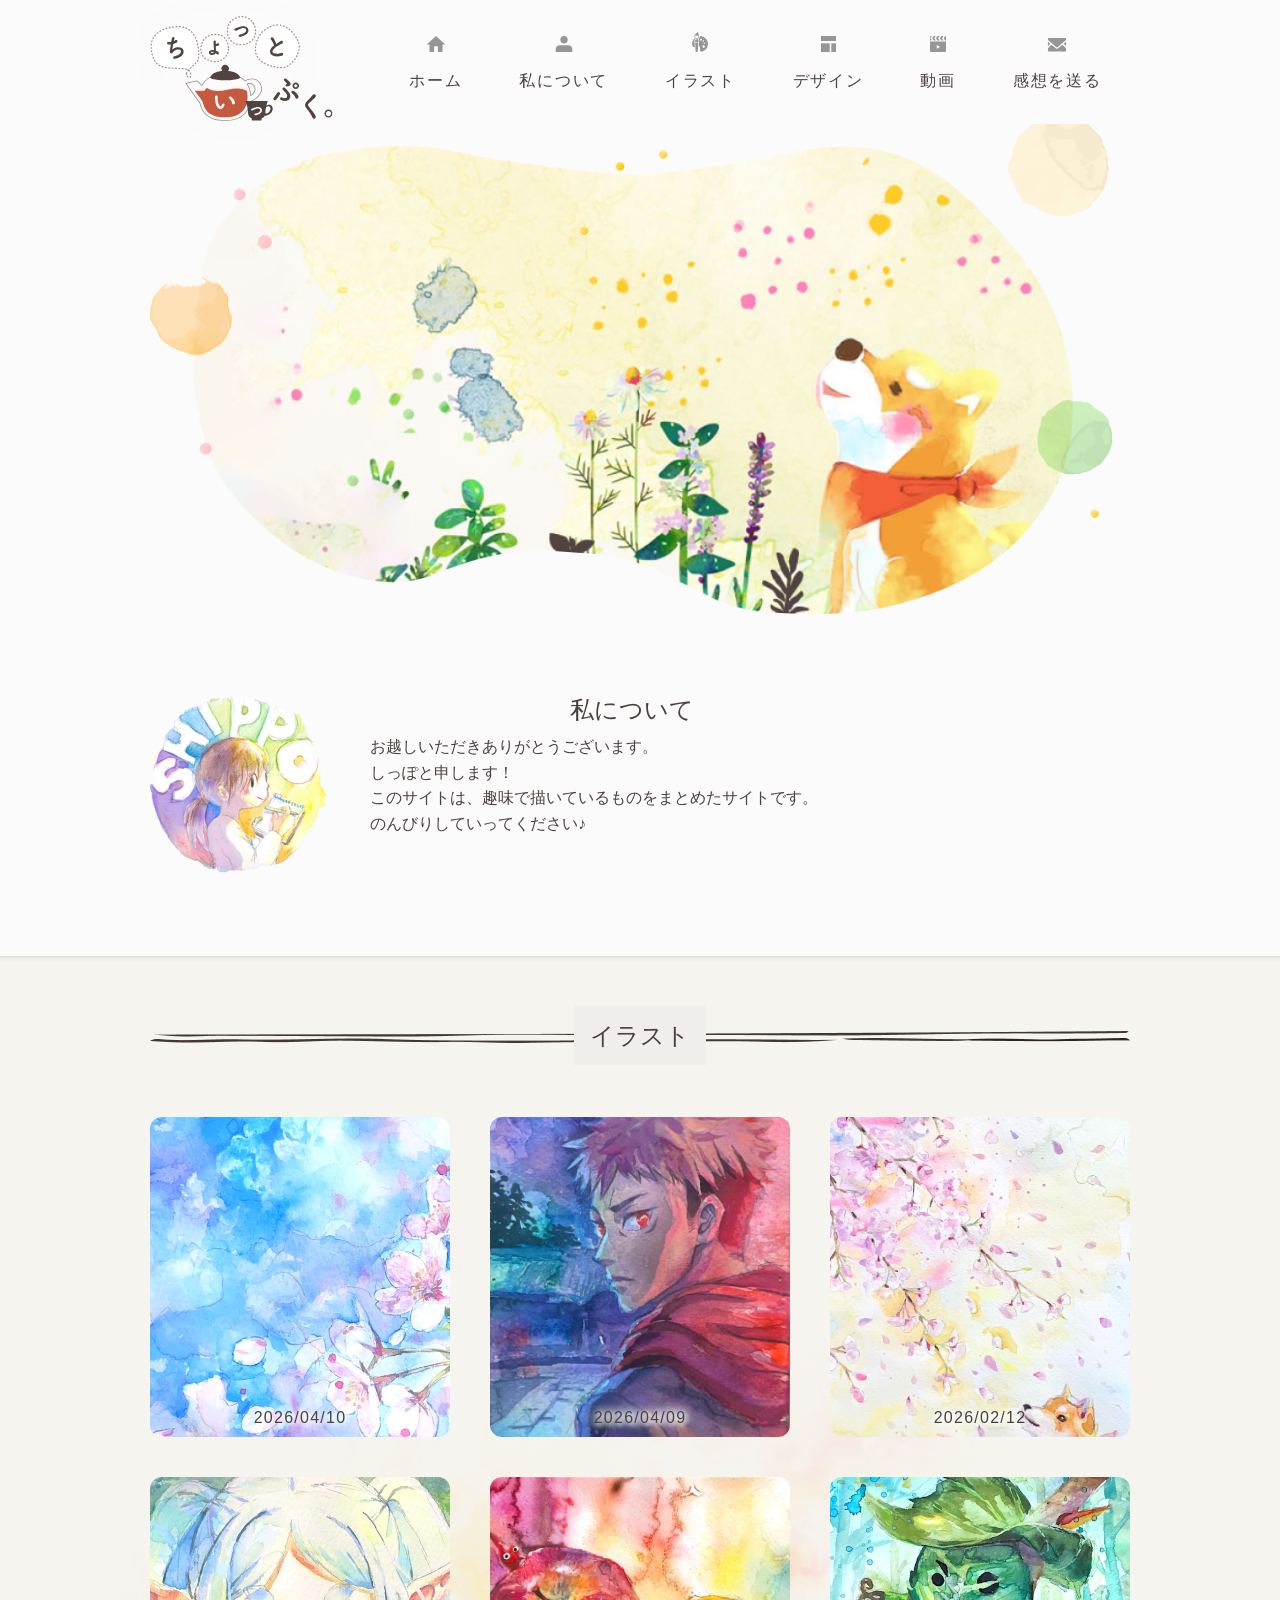
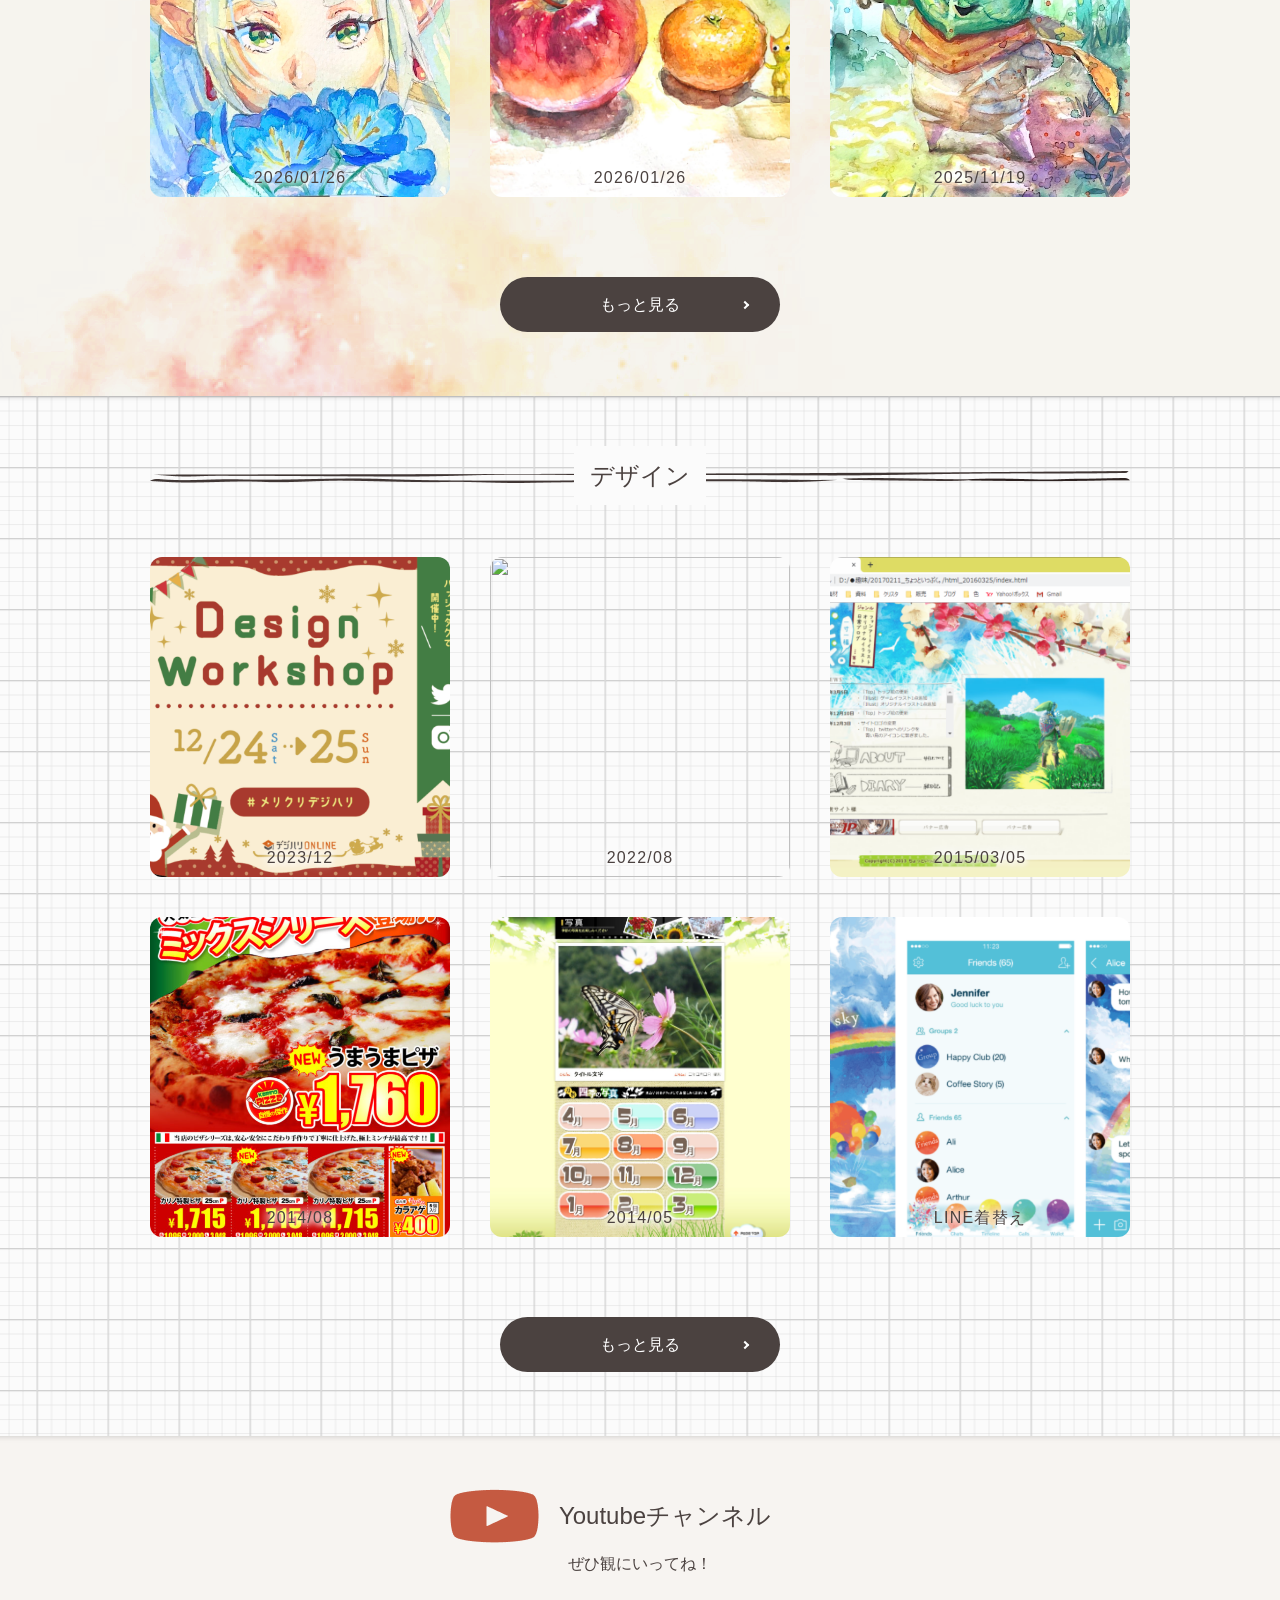
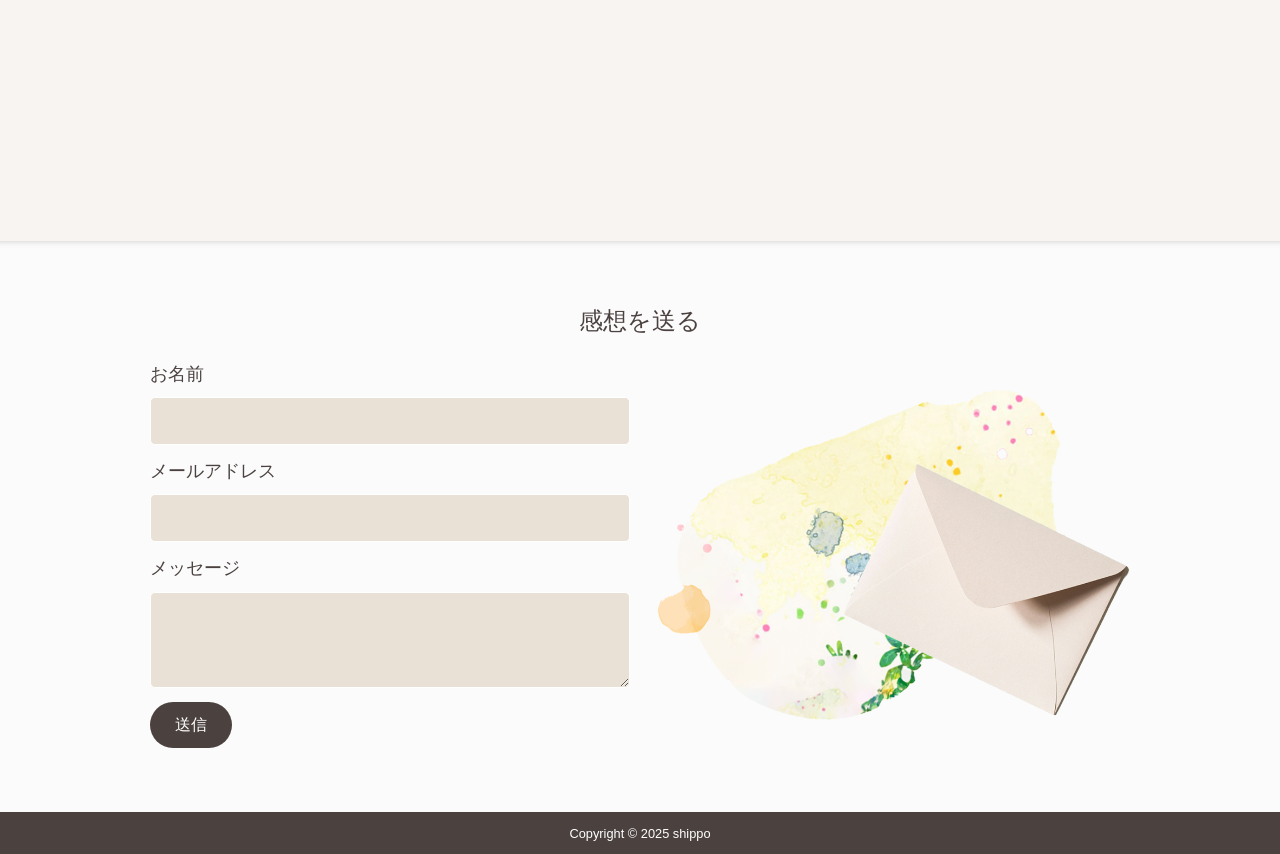
==== commit 0c43e7b0: "Add files via upload" ====
--- a/index.html
+++ b/index.html
@@ -121,43 +121,43 @@
             <img src="img/gallery/illust/2025_0817.jpg" alt=""><br><span class="date">2025/08/17</span>
           </div>
           <div class="item" data-caption="春は色んな香り">
-            <img src="img/gallery/illust/2025_0811.png" alt=""><br><span class="date">2025/08/11</span>
+            <img src="img/gallery/illust/2025_0811.jpg" alt=""><br><span class="date">2025/08/11</span>
           </div>
           <div class="item" data-caption="ミステリアスなララァさん<br>「ガンダムジークアクス」より">
-            <img src="img/gallery/illust/2025_07.png" alt=""><br><span class="date">2025/07</span>
+            <img src="img/gallery/illust/2025_07.jpg" alt=""><br><span class="date">2025/07</span>
           </div>
           <div class="item" data-caption="ゼルダ無双が楽しみです<br>「ゼルダの伝説 ティアーズ オブ ザ キングダム」より">
-            <img src="img/gallery/illust/2025_04.png" alt=""><br><span class="date">2025/04</span>
+            <img src="img/gallery/illust/2025_04.jpg" alt=""><br><span class="date">2025/04</span>
           </div>
           <div class="item" data-caption="雨あがりと女の子">
-            <img src="img/gallery/illust/2024_0519.png" alt=""><br><span class="date">2024/05/19</span>
+            <img src="img/gallery/illust/2024_0519.jpg" alt=""><br><span class="date">2024/05/19</span>
           </div>
           <div class="item" data-caption="彩の秋">
-            <img src="img/gallery/illust/2022_1024.png" alt=""><br><span class="date">2022/10/24</span>
+            <img src="img/gallery/illust/2022_1024.jpg" alt=""><br><span class="date">2022/10/24</span>
           </div>
           <div class="item" data-caption="アマビエさん">
-            <img src="img/gallery/illust/2022_0428.png" alt=""><br><span class="date">2022/04/28</span>
+            <img src="img/gallery/illust/2022_0428.jpg" alt=""><br><span class="date">2022/04/28</span>
           </div>
           <div class="item" data-caption="レオナ姫って可愛い！「ダイの大冒険」より">
-            <img src="img/gallery/illust/2022_0416.png" alt=""><br><span class="date">2022/04/16</span>
+            <img src="img/gallery/illust/2022_0416.jpg" alt=""><br><span class="date">2022/04/16</span>
           </div>
           <div class="item" data-caption="「ドーナツ好き子」さんと名付けました">
-            <img src="img/gallery/illust/2020_0921.png" alt=""><br><span class="date">2020/09/21</span>
+            <img src="img/gallery/illust/2020_0921.jpg" alt=""><br><span class="date">2020/09/21</span>
           </div>
           <div class="item" data-caption="日向ぼっこする女の子とうさぎ">
-            <img src="img/gallery/illust/2020_0507.png" alt=""><br><span class="date">2020/05/07</span>
+            <img src="img/gallery/illust/2020_0507.jpg" alt=""><br><span class="date">2020/05/07</span>
           </div>
           <div class="item" data-caption="桜の木と柴犬">
-            <img src="img/gallery/illust/2018_1207.png" alt=""><br><span class="date">2018/12/07</span>
+            <img src="img/gallery/illust/2018_1207.jpg" alt=""><br><span class="date">2018/12/07</span>
           </div>
           <div class="item" data-caption="ボールペンでリンゴの木">
-            <img src="img/gallery/illust/2018_02.png" alt=""><br><span class="date">2018/02</span>
+            <img src="img/gallery/illust/2018_02.jpg" alt=""><br><span class="date">2018/02</span>
           </div>
           <div class="item" data-caption="どこかに鶯がいます">
-            <img src="img/gallery/illust/2014_02.png" alt=""><br><span class="date">2014/02</span>
+            <img src="img/gallery/illust/2014_02.jpg" alt=""><br><span class="date">2014/02</span>
           </div>
           <div class="item" data-caption="今日は7月7日">
-            <img src="img/gallery/illust/2012_07.png" alt=""><br><span class="date">2012/07</span>
+            <img src="img/gallery/illust/2012_07.jpg" alt=""><br><span class="date">2012/07</span>
           </div>
 
         </div>
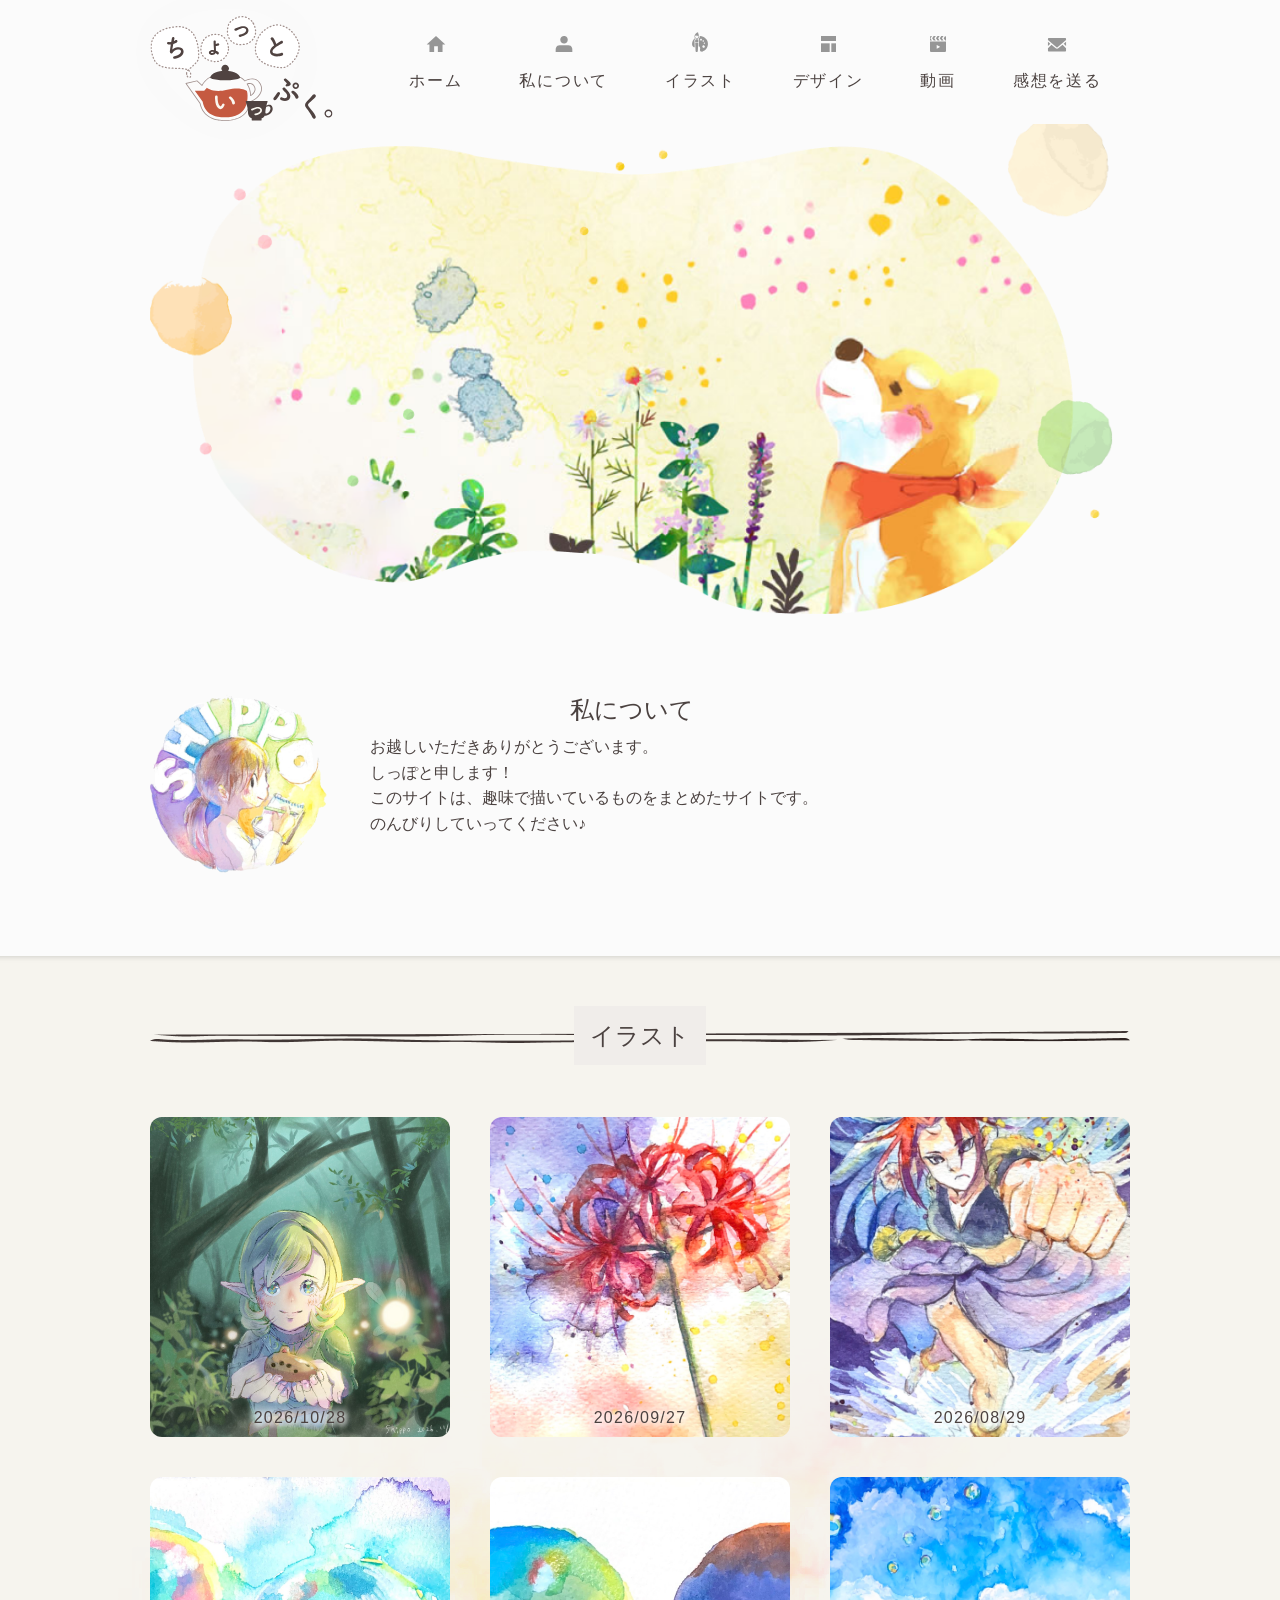
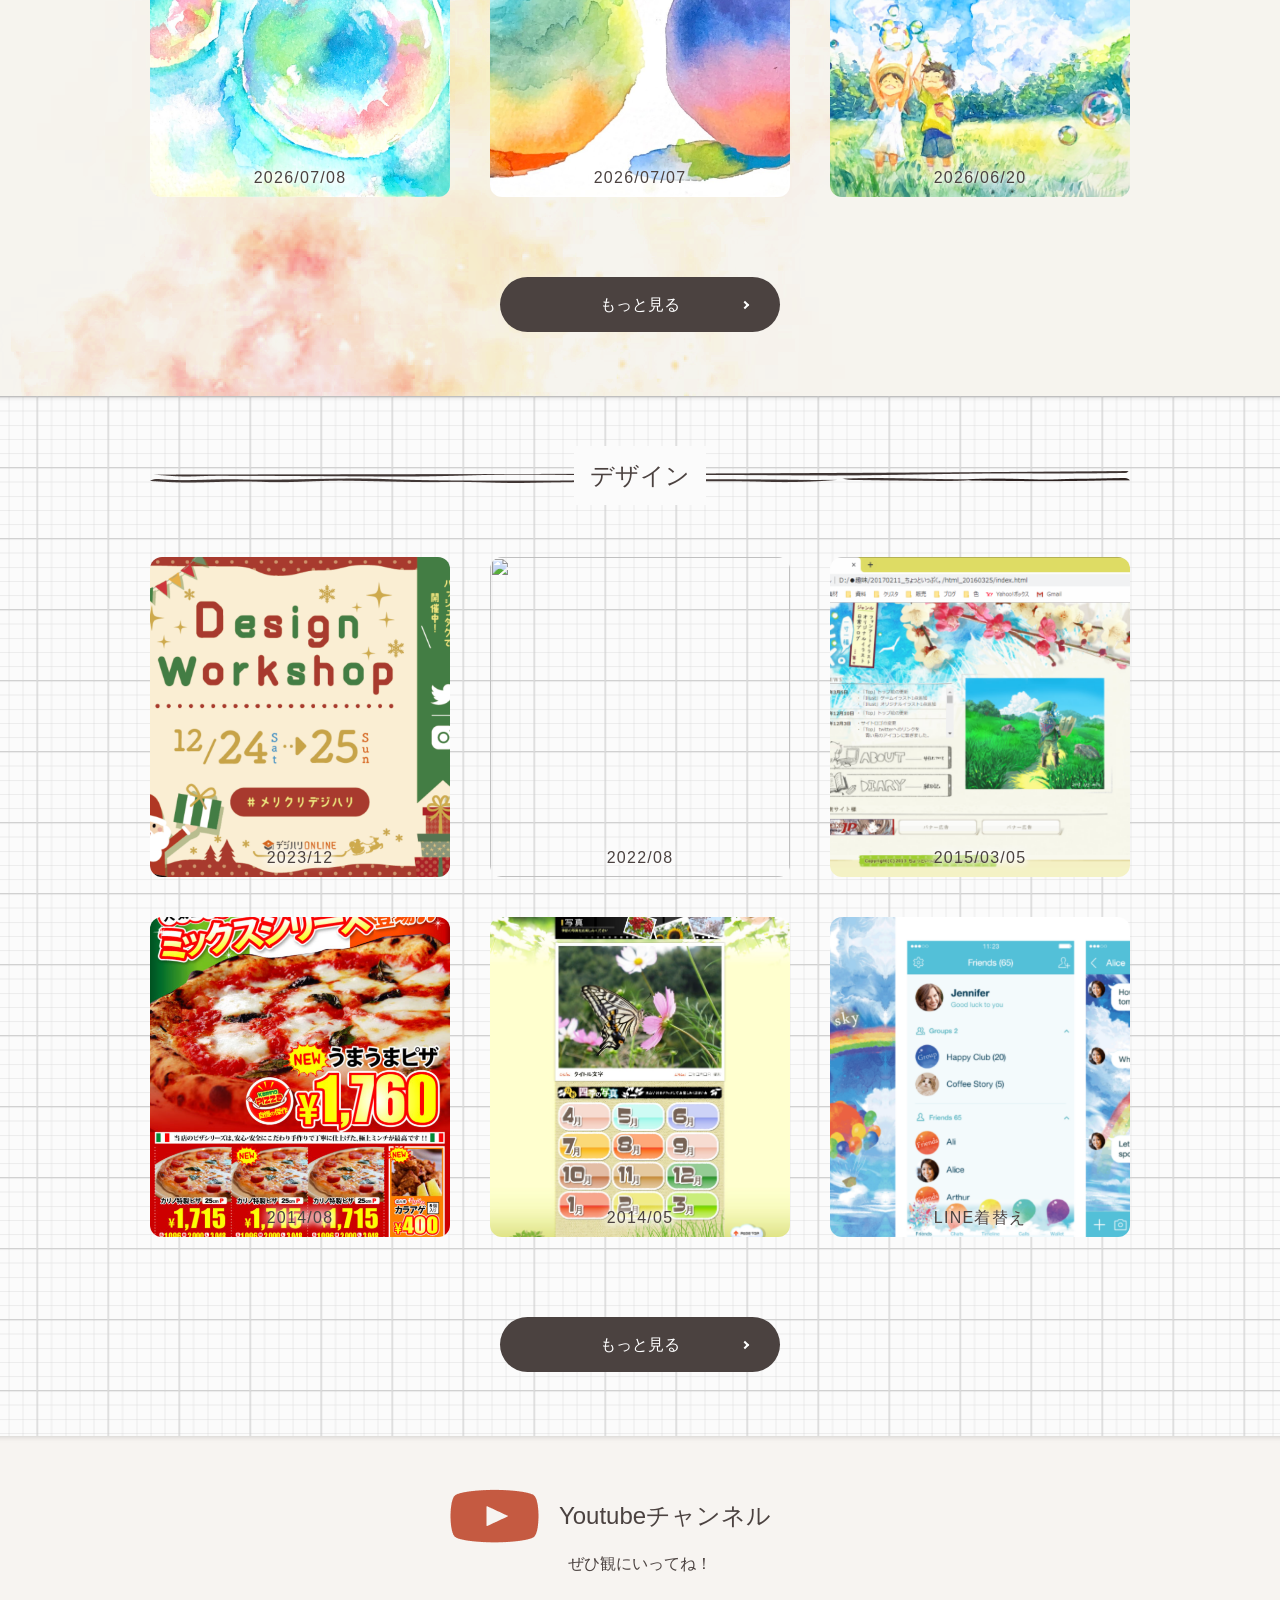
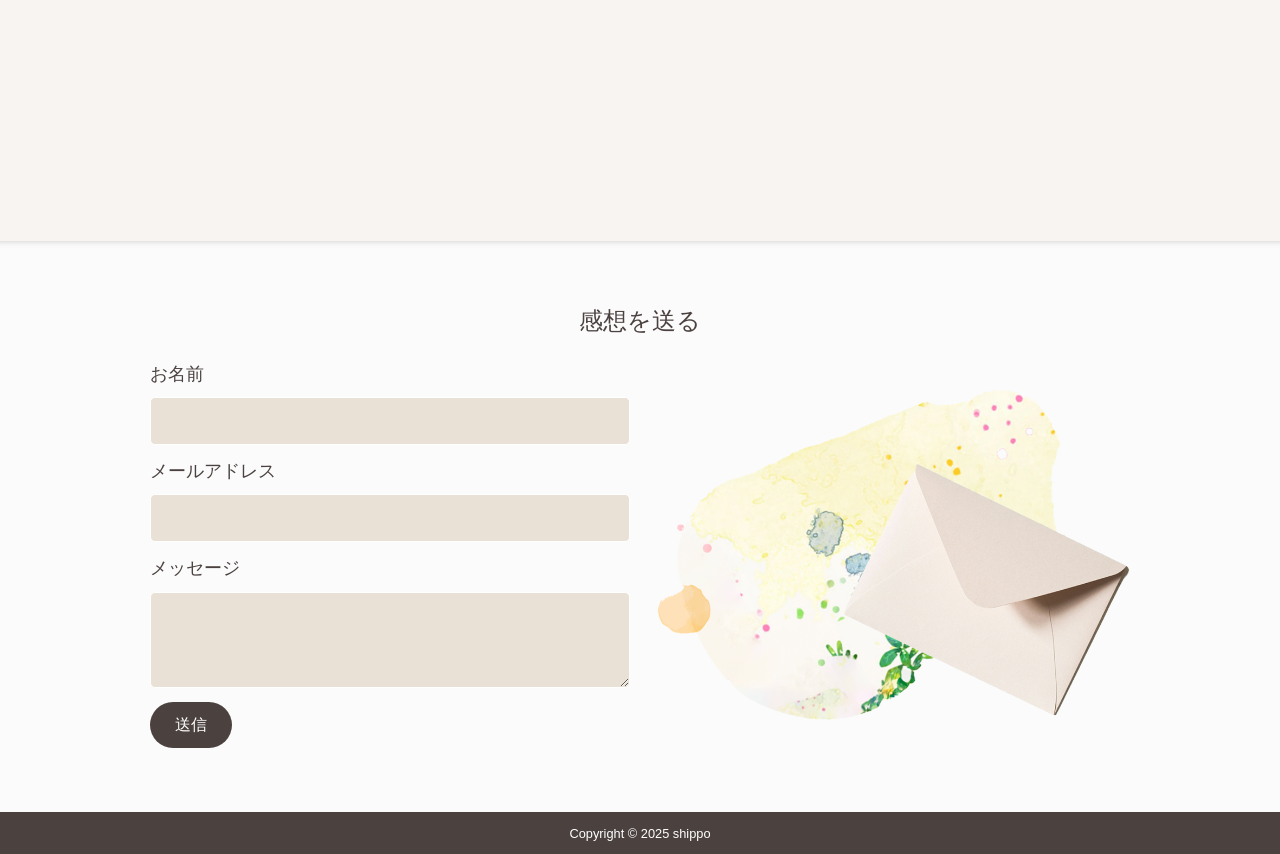
==== commit 738d8a75: "Add files via upload" ====
--- a/index.html
+++ b/index.html
@@ -23,14 +23,14 @@
   <script src="js/popup.js" defer></script>
   <!-- JS /-->
 
-  <!-- Google analytics tag (gtag.js) -->
-<script async src="https://www.googletagmanager.com/gtag/js?id=G-LH9R6DS13K"></script>
+<!-- Google analytics tag (gtag.js) -->
+<script async src="https://www.googletagmanager.com/gtag/js?id=G-0Q6RRNK329"></script>
 <script>
   window.dataLayer = window.dataLayer || [];
   function gtag(){dataLayer.push(arguments);}
   gtag('js', new Date());
 
-  gtag('config', 'G-LH9R6DS13K');
+  gtag('config', 'G-0Q6RRNK329');
 </script>
 <!-- Google analytics tag (gtag.js) /-->
 </head>
@@ -89,6 +89,24 @@
         <h2 class="illustDesign"><span class="illust-title">イラスト</span></h2>
         <!-- イラストギャラリー -->
         <div class="grid">
+          <div class="item" data-caption="ゼルダの伝説時のオカリナ<br>サリア">
+            <img src="img/gallery/illust/2026_1028.jpg" alt=""><br><span class="date">2026/10/28</span>
+          </div>
+          <div class="item" data-caption="彼岸花">
+            <img src="img/gallery/illust/2026_0927.jpg" alt=""><br><span class="date">2026/09/27</span>
+          </div>
+          <div class="item" data-caption="黄泉のツガイ<br>左様">
+            <img src="img/gallery/illust/2026_0829.jpg" alt=""><br><span class="date">2026/08/29</span>
+          </div>
+          <div class="item" data-caption="シャボン玉">
+            <img src="img/gallery/illust/2026_0708.jpg" alt=""><br><span class="date">2026/07/08</span>
+          </div>
+          <div class="item" data-caption="昼の色と夜の色">
+            <img src="img/gallery/illust/2026_0707.jpg" alt=""><br><span class="date">2026/07/07</span>
+          </div>
+          <div class="item" data-caption="青空とシャボン玉">
+            <img src="img/gallery/illust/2026_0620.jpg" alt=""><br><span class="date">2026/06/20</span>
+          </div>
           <div class="item" data-caption="青空と桜">
             <img src="img/gallery/illust/2026_0410.jpg" alt=""><br><span class="date">2026/04/10</span>
           </div>
@@ -237,22 +255,22 @@
         <h2 class="contact">感想を送る</h2>
         <!-- フォーム -->
         <form
-          action="https://docs.google.com/forms/u/0/d/e/1FAIpQLSet5_9ivCBTUA3dnDdZElCy60Z-9WjfUg9HVZvfC9fhvJNdYg/formResponse"
-          method="post" target="hidden_iframe" onsubmit="submitted=true;">
-          <div>
-            <label for="name">お名前</label>
-            <input type="text" id="name" name="entry.2005620554">
-          </div>
-          <div>
-            <label for="email">メールアドレス</label>
-            <input type="email" id="email" name="entry.1045781291">
-          </div>
-          <div>
-            <label for="message">メッセージ</label>
-            <textarea id="message" name="entry.839337160"></textarea>
-          </div>
-          <input type="submit" class="roundbutton_form" value="送信">
-        </form>
+  action="https://docs.google.com/forms/d/e/1FAIpQLSfW4Y2fxqNSFALQHkqfUUc8vNXRuYvwwGpcQ8zYTzia-MH37g/formResponse"
+  method="post" target="hidden_iframe" onsubmit="submitted=true;">
+  <div>
+    <label for="name">お名前</label>
+    <input type="text" id="name" name="entry.348316521" required>
+  </div>
+  <div>
+    <label for="email">メールアドレス</label>
+    <input type="email" id="email" name="entry.852627422">
+  </div>
+  <div>
+    <label for="message">メッセージ</label>
+    <textarea id="message" name="entry.1918026729" required></textarea>
+  </div>
+  <input type="submit" class="roundbutton_form" value="送信">
+</form>
         <script type="text/javascript">var submitted = false;</script>
         <iframe name="hidden_iframe" id="hidden_iframe" style="display:none;"
           onload="if(submitted){window.location='contact_end.html';}"></iframe>
